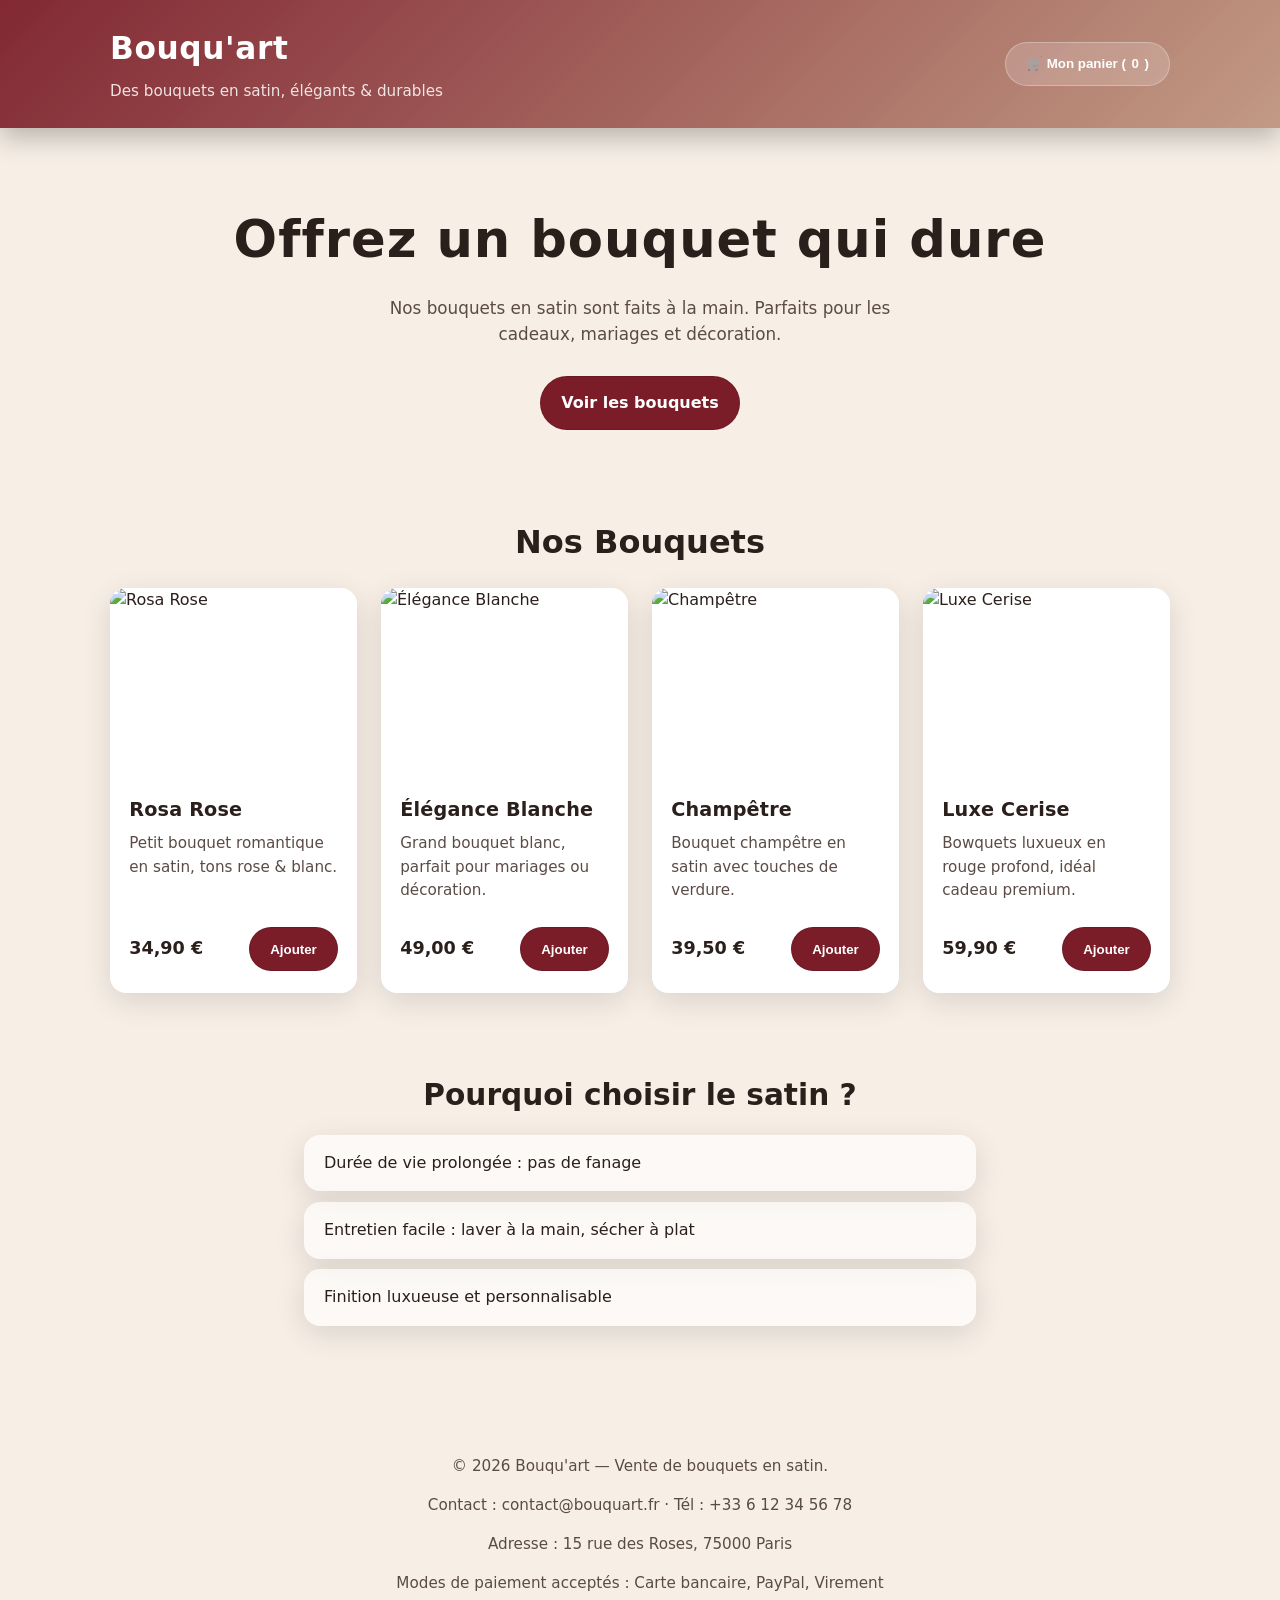
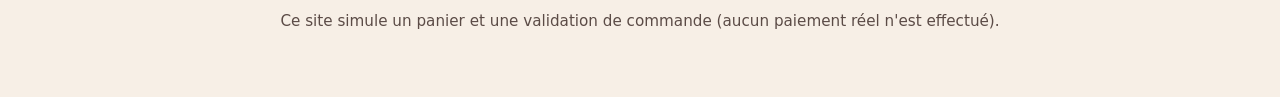
==== index.html @ 1098cc04 "Ajout du site Bouqu'art (catalogue + panier + style et formulaire de commande)" ====
<!DOCTYPE html>
<html lang="fr">
<head>
  <meta charset="UTF-8" />
  <meta name="viewport" content="width=device-width, initial-scale=1.0" />
  <title>Bouqu'art - Vente de bouquets en satin</title>
  <link rel="stylesheet" href="styles.css" />
</head>
<body id="top">
  <header class="site-header">
    <div class="container">
      <a href="#top" class="brand" aria-label="Retour à l'accueil">
        <h1>Bouqu'art</h1>
        <p>Des bouquets en satin, élégants & durables</p>
      </a>
      <button id="cartButton" class="btn btn-secondary">
        🛒 Mon panier (<span id="cartCount">0</span>)
      </button>
    </div>
  </header>

  <main class="container">
    <section class="hero">
      <h2>Offrez un bouquet qui dure</h2>
      <p>Nos bouquets en satin sont faits à la main. Parfaits pour les cadeaux, mariages et décoration.</p>
      <a href="#catalog" class="btn btn-primary">Voir les bouquets</a>
    </section>

    <section id="catalog" class="catalog">
      <h2>Nos Bouquets</h2>
      <div id="products" class="products"></div>
    </section>

    <section class="about">
      <h2>Pourquoi choisir le satin ?</h2>
      <ul>
        <li>Durée de vie prolongée : pas de fanage</li>
        <li>Entretien facile : laver à la main, sécher à plat</li>
        <li>Finition luxueuse et personnalisable</li>
      </ul>
    </section>

    <footer class="footer">
      <div class="footer__info">
        <p>© <span id="year"></span> Bouqu'art — Vente de bouquets en satin.</p>
        <p>Contact : <a href="mailto:contact@bouquart.fr">contact@bouquart.fr</a> · Tél : +33 6 12 34 56 78</p>
        <p>Adresse : 15 rue des Roses, 75000 Paris</p>
        <p>Modes de paiement acceptés : Carte bancaire, PayPal, Virement</p>
      </div>
      <p class="footer__note">
        Ce site simule un panier et une validation de commande (aucun paiement réel n'est effectué).
      </p>
    </footer>
  </main>

  <div id="cartModal" class="modal" aria-hidden="true">
    <div class="modal__backdrop" data-close="true"></div>
    <div class="modal__panel" role="dialog" aria-modal="true" aria-label="Panier">
      <header class="modal__header">
        <h2>Mon panier</h2>
        <button class="modal__close" data-close="true" aria-label="Fermer">✕</button>
      </header>
      <section class="modal__body">
        <div id="cartItems" class="cart-items"></div>

        <div class="checkout">
          <h3>Informations client</h3>
          <div class="checkout__grid">
            <label for="customerName">Nom complet</label>
            <input id="customerName" type="text" placeholder="Jean Dupont" required />

            <label for="customerEmail">Email</label>
            <input id="customerEmail" type="email" placeholder="jean@example.com" required />

            <label for="customerAddress">Adresse</label>
            <input id="customerAddress" type="text" placeholder="123 rue des Fleurs" required />

            <label for="paymentMethod">Mode de paiement</label>
            <select id="paymentMethod" required>
              <option value="">Sélectionnez</option>
              <option value="Carte bancaire">Carte bancaire</option>
              <option value="PayPal">PayPal</option>
              <option value="Virement">Virement</option>
            </select>
          </div>
        </div>

        <div class="cart-summary">
          <div>Montant total :</div>
          <div class="cart-total">0,00 €</div>
        </div>
      </section>
      <footer class="modal__footer">
        <button id="clearCart" class="btn btn-secondary">Vider le panier</button>
        <button id="checkout" class="btn btn-primary">Valider la commande</button>
      </footer>
    </div>
  </div>

  <script src="script.js"></script>
</body>
</html>
---- styles.css ----
/* Styles de base */
:root {
  --bg: #f7efe6;
  --text: #2b1f1c;
  --muted: #5b4b46;
  --primary: #7b1d29;
  --primary-hover: #6c1721;
  --secondary: #a88d78;
  --card: #fff;
  --shadow: 0 8px 30px rgba(0, 0, 0, 0.12);
  --radius: 16px;
  --max: 1100px;
  --transition: 200ms ease;
}

* {
  box-sizing: border-box;
}

body {
  margin: 0;
  font-family: system-ui, -apple-system, BlinkMacSystemFont, "Segoe UI", sans-serif;
  color: var(--text);
  background: var(--bg);
  line-height: 1.55;
}

a {
  color: inherit;
  text-decoration: none;
}

.container {
  width: min(100%, var(--max));
  margin: 0 auto;
  padding: 0 1.25rem;
}

.site-header {
  background: linear-gradient(135deg, rgba(123, 29, 41, 0.95), rgba(187, 144, 121, 0.9));
  color: white;
  padding: 1.5rem 0;
  position: sticky;
  top: 0;
  z-index: 10;
  box-shadow: 0 10px 25px rgba(0, 0, 0, 0.25);
}

.brand {
  display: inline-flex;
  flex-direction: column;
  gap: 0.25rem;
  text-decoration: none;
}

.brand:hover h1,
.brand:focus h1 {
  text-decoration: underline;
}

.brand:focus-visible {
  outline: 3px solid rgba(255, 255, 255, 0.75);
  outline-offset: 4px;
}

.site-header .container {
  display: flex;
  align-items: center;
  justify-content: space-between;
}

.brand h1 {
  margin: 0;
  font-size: 1.95rem;
  letter-spacing: 0.02em;
}

.brand p {
  margin: 0.25rem 0 0;
  font-size: 0.95rem;
  opacity: 0.85;
}

.btn {
  font-weight: 600;
  display: inline-flex;
  align-items: center;
  gap: 0.35rem;
  padding: 0.85rem 1.25rem;
  border-radius: 999px;
  border: 1px solid transparent;
  cursor: pointer;
  transition: transform var(--transition), background var(--transition), box-shadow var(--transition);
  text-decoration: none;
  user-select: none;
}

.btn:active {
  transform: translateY(1px);
}

.btn-primary {
  background: var(--primary);
  border-color: rgba(0, 0, 0, 0.12);
  color: white;
}

.btn-primary:hover {
  background: var(--primary-hover);
}

.btn-secondary {
  background: rgba(255, 255, 255, 0.18);
  border-color: rgba(255, 255, 255, 0.28);
  color: white;
}

.btn-secondary:hover {
  background: rgba(255, 255, 255, 0.22);
}

.hero {
  padding: 4.5rem 0 3rem;
  text-align: center;
}

.hero h2 {
  margin: 0;
  font-size: clamp(2.2rem, 4vw, 3.3rem);
  letter-spacing: 0.02em;
}

.hero p {
  margin: 1rem auto 1.8rem;
  max-width: 34rem;
  color: var(--muted);
  font-size: 1.05rem;
}

.catalog {
  padding: 2.5rem 0;
}

.catalog h2 {
  margin: 0 0 1.25rem;
  text-align: center;
  font-size: 2rem;
}

.products {
  display: grid;
  grid-template-columns: repeat(auto-fit, minmax(240px, 1fr));
  gap: 1.5rem;
}

.product {
  background: var(--card);
  border-radius: var(--radius);
  box-shadow: var(--shadow);
  overflow: hidden;
  display: flex;
  flex-direction: column;
  transition: transform var(--transition), box-shadow var(--transition);
}

.product:hover {
  transform: translateY(-4px);
  box-shadow: 0 14px 32px rgba(0, 0, 0, 0.14);
}

.product__image {
  width: 100%;
  aspect-ratio: 4 / 3;
  object-fit: cover;
  display: block;
}

.product__body {
  padding: 1.35rem 1.2rem;
  display: flex;
  flex-direction: column;
  gap: 0.5rem;
  flex: 1;
}

.product__title {
  margin: 0;
  font-size: 1.2rem;
  letter-spacing: 0.01em;
}

.product__desc {
  margin: 0;
  color: var(--muted);
  font-size: 0.95rem;
  flex: 1;
}

.product__footer {
  display: flex;
  align-items: center;
  justify-content: space-between;
  gap: 1rem;
  margin-top: 1rem;
}

.product__price {
  font-weight: 700;
  font-size: 1.1rem;
}

.product__add {
  flex-shrink: 0;
}

.about {
  padding: 2.5rem 0 4rem;
}

.about h2 {
  margin: 0 0 1rem;
  text-align: center;
  font-size: 1.85rem;
}

.about ul {
  max-width: 42rem;
  margin: 0 auto;
  padding: 0;
  list-style: none;
}

.about li {
  background: rgba(255, 255, 255, 0.66);
  border-radius: 1rem;
  padding: 1rem 1.25rem;
  margin: 0.65rem 0;
  color: var(--text);
  box-shadow: var(--shadow);
}

.footer {
  padding: 2.5rem 0 3rem;
  text-align: center;
  color: var(--muted);
  font-size: 0.95rem;
}

.modal {
  position: fixed;
  inset: 0;
  display: none;
  align-items: center;
  justify-content: center;
  z-index: 30;
}

.modal.open {
  display: flex;
}

.modal__backdrop {
  position: absolute;
  inset: 0;
  background: rgba(0, 0, 0, 0.54);
}

.modal__panel {
  position: relative;
  background: white;
  border-radius: 1.25rem;
  width: min(92vw, 500px);
  max-height: 90vh;
  overflow: hidden;
  display: flex;
  flex-direction: column;
  box-shadow: 0 24px 48px rgba(0, 0, 0, 0.28);
}

.modal__header {
  padding: 1.25rem 1.5rem;
  border-bottom: 1px solid rgba(0, 0, 0, 0.08);
  display: flex;
  justify-content: space-between;
  align-items: center;
}

.modal__close {
  border: none;
  background: transparent;
  font-size: 1.2rem;
  cursor: pointer;
  color: var(--muted);
}

.modal__body {
  padding: 1rem 1.5rem 0.75rem;
  overflow: auto;
  flex: 1;
}

.cart-items {
  display: grid;
  gap: 0.65rem;
}

.checkout {
  margin-top: 1.5rem;
  padding: 1.2rem 1rem;
  border-radius: 1rem;
  background: rgba(255, 247, 238, 0.9);
  border: 1px solid rgba(0, 0, 0, 0.08);
}

.checkout h3 {
  margin: 0 0 0.75rem;
  font-size: 1.05rem;
  font-weight: 700;
}

.checkout__grid {
  display: grid;
  grid-template-columns: 1fr;
  gap: 0.75rem;
}

.checkout label {
  font-size: 0.9rem;
  color: var(--muted);
  margin-bottom: 0.25rem;
  display: block;
}

.checkout input,
.checkout select {
  width: 100%;
  padding: 0.55rem 0.75rem;
  border-radius: 0.75rem;
  border: 1px solid rgba(0, 0, 0, 0.15);
  background: rgba(255, 255, 255, 0.85);
  font-size: 0.95rem;
  color: var(--text);
}

.checkout input:focus,
.checkout select:focus {
  outline: 2px solid rgba(123, 29, 41, 0.55);
  outline-offset: 2px;
}

.cart-item {
  display: flex;
  align-items: center;
  gap: 0.75rem;
  padding: 0.85rem;
  border-radius: 1rem;
  border: 1px solid rgba(0, 0, 0, 0.08);
  background: rgba(255, 251, 248, 0.9);
}

.cart-item__details {
  flex: 1;
}

.cart-item__title {
  margin: 0;
  font-size: 1rem;
  font-weight: 700;
}

.cart-item__meta {
  font-size: 0.9rem;
  color: var(--muted);
  display: flex;
  align-items: center;
  justify-content: space-between;
  gap: 0.5rem;
}

.cart-item__qty {
  display: flex;
  align-items: center;
  gap: 0.3rem;
}

.cart-item__qty button {
  width: 28px;
  height: 28px;
  border-radius: 999px;
  border: 1px solid rgba(0, 0, 0, 0.15);
  background: white;
  cursor: pointer;
  font-weight: 700;
}

.cart-item__remove {
  border: none;
  background: transparent;
  color: var(--muted);
  cursor: pointer;
}

.cart-summary {
  margin-top: 1.5rem;
  display: flex;
  justify-content: space-between;
  padding: 0.85rem 0;
  border-top: 1px solid rgba(0, 0, 0, 0.08);
  font-weight: 700;
  font-size: 1.05rem;
}

.modal__footer {
  display: flex;
  justify-content: flex-end;
  gap: 0.5rem;
  padding: 1rem 1.5rem 1.25rem;
  background: rgba(250, 247, 242, 0.85);
}

@media (prefers-reduced-motion: reduce) {
  * {
    transition: none !important;
  }
}
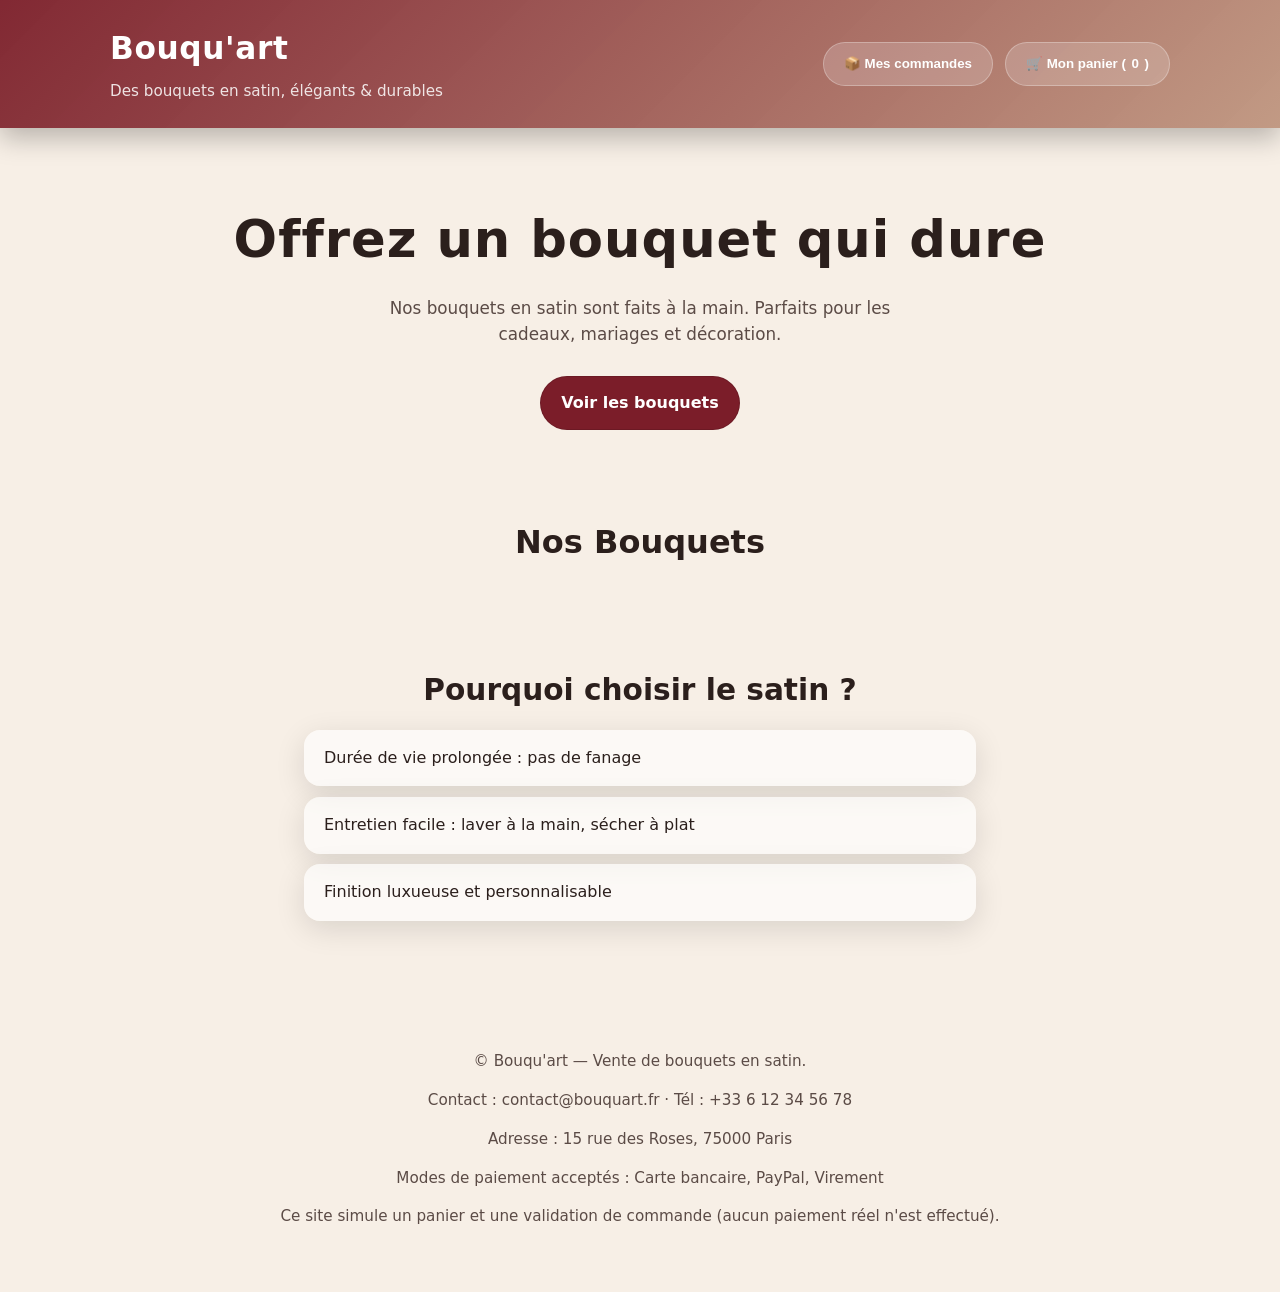
==== commit 5b127e00: "Ajout d'un backend PHP minimal pour stocker et consulter les commandes" ====
--- a/index.html
+++ b/index.html
@@ -13,9 +13,14 @@
         <h1>Bouqu'art</h1>
         <p>Des bouquets en satin, élégants & durables</p>
       </a>
-      <button id="cartButton" class="btn btn-secondary">
-        🛒 Mon panier (<span id="cartCount">0</span>)
-      </button>
+      <div class="header-actions">
+        <button id="ordersButton" class="btn btn-secondary" type="button">
+          📦 Mes commandes
+        </button>
+        <button id="cartButton" class="btn btn-secondary" type="button">
+          🛒 Mon panier (<span id="cartCount">0</span>)
+        </button>
+      </div>
     </div>
   </header>
 
@@ -97,6 +102,24 @@
     </div>
   </div>
 
+  <div id="ordersModal" class="modal" aria-hidden="true">
+    <div class="modal__backdrop" data-close="true"></div>
+    <div class="modal__panel" role="dialog" aria-modal="true" aria-label="Mes commandes">
+      <header class="modal__header">
+        <h2>Mes commandes</h2>
+        <button class="modal__close" data-close="true" aria-label="Fermer">✕</button>
+      </header>
+      <section class="modal__body">
+        <div id="ordersList" class="orders-list">
+          <p>Chargement…</p>
+        </div>
+      </section>
+      <footer class="modal__footer">
+        <button id="closeOrders" class="btn btn-secondary" data-close="true">Fermer</button>
+      </footer>
+    </div>
+  </div>
+
   <script src="script.js"></script>
 </body>
 </html>
--- a/styles.css
+++ b/styles.css
@@ -69,6 +69,13 @@
   justify-content: space-between;
 }
 
+.header-actions {
+  display: flex;
+  gap: 0.75rem;
+  flex-wrap: wrap;
+  align-items: center;
+}
+
 .brand h1 {
   margin: 0;
   font-size: 1.95rem;
@@ -297,6 +304,51 @@
   padding: 1rem 1.5rem 0.75rem;
   overflow: auto;
   flex: 1;
+}
+
+.orders-list {
+  display: grid;
+  gap: 0.85rem;
+}
+
+.order {
+  padding: 0.9rem;
+  border-radius: 1rem;
+  border: 1px solid rgba(0, 0, 0, 0.1);
+  background: rgba(255, 248, 244, 0.9);
+}
+
+.order__header {
+  display: flex;
+  justify-content: space-between;
+  gap: 1rem;
+  align-items: flex-start;
+  margin-bottom: 0.75rem;
+}
+
+.order__header span {
+  font-size: 0.9rem;
+  color: var(--muted);
+}
+
+.order__items {
+  list-style: none;
+  padding: 0;
+  margin: 0.5rem 0 0;
+}
+
+.order__items li {
+  margin: 0.35rem 0;
+  display: flex;
+  justify-content: space-between;
+  font-size: 0.95rem;
+}
+
+.order__total {
+  margin-top: 0.75rem;
+  font-weight: 700;
+  display: flex;
+  justify-content: space-between;
 }
 
 .cart-items {
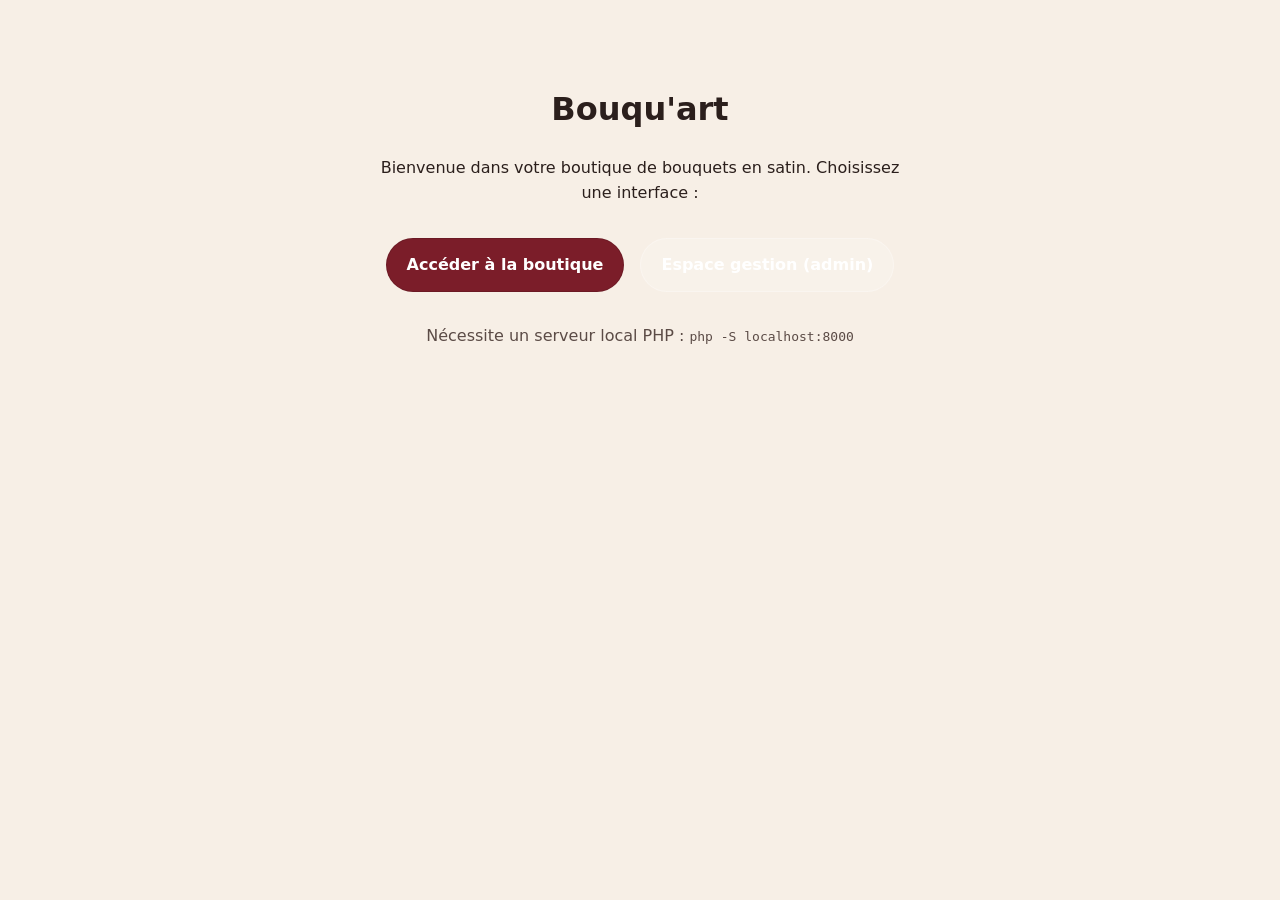
==== commit 3f5d0553: "Sépare boutique/admin + gestion produits/commandes via backend PHP" ====
--- a/index.html
+++ b/index.html
@@ -3,123 +3,18 @@
 <head>
   <meta charset="UTF-8" />
   <meta name="viewport" content="width=device-width, initial-scale=1.0" />
-  <title>Bouqu'art - Vente de bouquets en satin</title>
+  <title>Bouqu'art</title>
   <link rel="stylesheet" href="styles.css" />
 </head>
-<body id="top">
-  <header class="site-header">
-    <div class="container">
-      <a href="#top" class="brand" aria-label="Retour à l'accueil">
-        <h1>Bouqu'art</h1>
-        <p>Des bouquets en satin, élégants & durables</p>
-      </a>
-      <div class="header-actions">
-        <button id="ordersButton" class="btn btn-secondary" type="button">
-          📦 Mes commandes
-        </button>
-        <button id="cartButton" class="btn btn-secondary" type="button">
-          🛒 Mon panier (<span id="cartCount">0</span>)
-        </button>
-      </div>
+<body>
+  <main class="container" style="padding: 4rem 1.25rem; text-align:center;">
+    <h1>Bouqu'art</h1>
+    <p style="max-width: 34rem; margin: 0.5rem auto 2rem;">Bienvenue dans votre boutique de bouquets en satin. Choisissez une interface :</p>
+    <div style="display:flex; justify-content:center; gap:1rem; flex-wrap:wrap;">
+      <a href="/shop/" class="btn btn-primary">Accéder à la boutique</a>
+      <a href="/admin/" class="btn btn-secondary">Espace gestion (admin)</a>
     </div>
-  </header>
-
-  <main class="container">
-    <section class="hero">
-      <h2>Offrez un bouquet qui dure</h2>
-      <p>Nos bouquets en satin sont faits à la main. Parfaits pour les cadeaux, mariages et décoration.</p>
-      <a href="#catalog" class="btn btn-primary">Voir les bouquets</a>
-    </section>
-
-    <section id="catalog" class="catalog">
-      <h2>Nos Bouquets</h2>
-      <div id="products" class="products"></div>
-    </section>
-
-    <section class="about">
-      <h2>Pourquoi choisir le satin ?</h2>
-      <ul>
-        <li>Durée de vie prolongée : pas de fanage</li>
-        <li>Entretien facile : laver à la main, sécher à plat</li>
-        <li>Finition luxueuse et personnalisable</li>
-      </ul>
-    </section>
-
-    <footer class="footer">
-      <div class="footer__info">
-        <p>© <span id="year"></span> Bouqu'art — Vente de bouquets en satin.</p>
-        <p>Contact : <a href="mailto:contact@bouquart.fr">contact@bouquart.fr</a> · Tél : +33 6 12 34 56 78</p>
-        <p>Adresse : 15 rue des Roses, 75000 Paris</p>
-        <p>Modes de paiement acceptés : Carte bancaire, PayPal, Virement</p>
-      </div>
-      <p class="footer__note">
-        Ce site simule un panier et une validation de commande (aucun paiement réel n'est effectué).
-      </p>
-    </footer>
+    <p style="margin-top:2rem; color: var(--muted);">Nécessite un serveur local PHP : <code>php -S localhost:8000</code></p>
   </main>
-
-  <div id="cartModal" class="modal" aria-hidden="true">
-    <div class="modal__backdrop" data-close="true"></div>
-    <div class="modal__panel" role="dialog" aria-modal="true" aria-label="Panier">
-      <header class="modal__header">
-        <h2>Mon panier</h2>
-        <button class="modal__close" data-close="true" aria-label="Fermer">✕</button>
-      </header>
-      <section class="modal__body">
-        <div id="cartItems" class="cart-items"></div>
-
-        <div class="checkout">
-          <h3>Informations client</h3>
-          <div class="checkout__grid">
-            <label for="customerName">Nom complet</label>
-            <input id="customerName" type="text" placeholder="Jean Dupont" required />
-
-            <label for="customerEmail">Email</label>
-            <input id="customerEmail" type="email" placeholder="jean@example.com" required />
-
-            <label for="customerAddress">Adresse</label>
-            <input id="customerAddress" type="text" placeholder="123 rue des Fleurs" required />
-
-            <label for="paymentMethod">Mode de paiement</label>
-            <select id="paymentMethod" required>
-              <option value="">Sélectionnez</option>
-              <option value="Carte bancaire">Carte bancaire</option>
-              <option value="PayPal">PayPal</option>
-              <option value="Virement">Virement</option>
-            </select>
-          </div>
-        </div>
-
-        <div class="cart-summary">
-          <div>Montant total :</div>
-          <div class="cart-total">0,00 €</div>
-        </div>
-      </section>
-      <footer class="modal__footer">
-        <button id="clearCart" class="btn btn-secondary">Vider le panier</button>
-        <button id="checkout" class="btn btn-primary">Valider la commande</button>
-      </footer>
-    </div>
-  </div>
-
-  <div id="ordersModal" class="modal" aria-hidden="true">
-    <div class="modal__backdrop" data-close="true"></div>
-    <div class="modal__panel" role="dialog" aria-modal="true" aria-label="Mes commandes">
-      <header class="modal__header">
-        <h2>Mes commandes</h2>
-        <button class="modal__close" data-close="true" aria-label="Fermer">✕</button>
-      </header>
-      <section class="modal__body">
-        <div id="ordersList" class="orders-list">
-          <p>Chargement…</p>
-        </div>
-      </section>
-      <footer class="modal__footer">
-        <button id="closeOrders" class="btn btn-secondary" data-close="true">Fermer</button>
-      </footer>
-    </div>
-  </div>
-
-  <script src="script.js"></script>
 </body>
 </html>
--- a/styles.css
+++ b/styles.css
@@ -203,6 +203,19 @@
   flex: 1;
 }
 
+.product__meta {
+  display: flex;
+  align-items: baseline;
+  justify-content: space-between;
+  gap: 0.85rem;
+  margin-top: 0.75rem;
+  color: var(--muted);
+}
+
+.product__stock {
+  font-size: 0.9rem;
+}
+
 .product__footer {
   display: flex;
   align-items: center;
